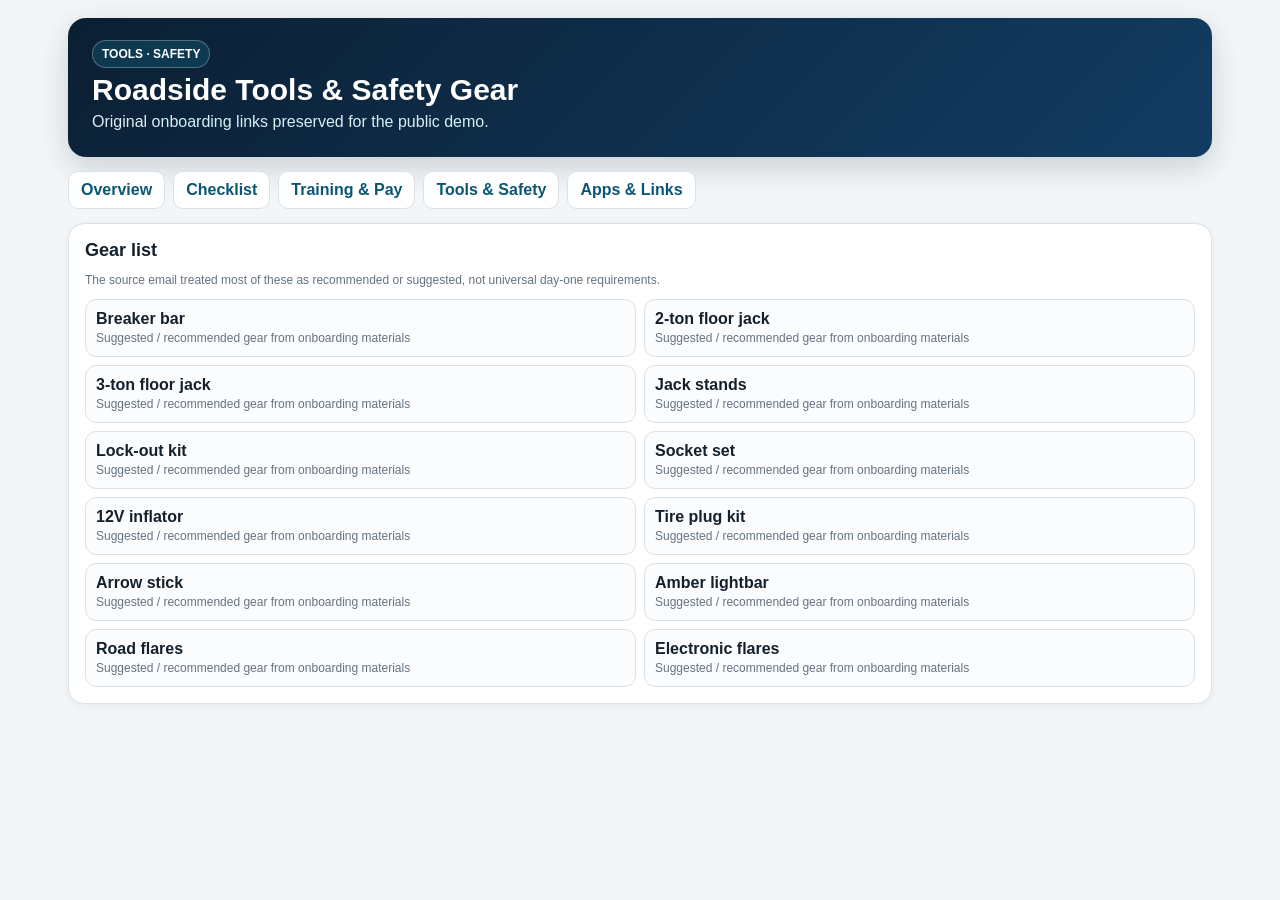
==== gear.html @ 93813b80 "Add tools and safety page" ====
<!doctype html><html lang="en"><head><meta charset="utf-8"><meta name="viewport" content="width=device-width,initial-scale=1"><title>MakeSafe Tools & Safety</title><link rel="stylesheet" href="styles.css"></head><body><div class="page"><section class="hero"><span class="badge">TOOLS · SAFETY</span><h1>Roadside Tools & Safety Gear</h1><p>Original onboarding links preserved for the public demo.</p></section><nav class="nav"><a href="index.html">Overview</a><a href="status.html">Checklist</a><a href="training.html">Training & Pay</a><a href="gear.html">Tools & Safety</a><a href="links.html">Apps & Links</a></nav><section class="card"><h2>Gear list</h2><p class="small">The source email treated most of these as recommended or suggested, not universal day-one requirements.</p><div class="linkgrid"><a class="store" target="_blank" href="https://www.autozone.com/ratchets-sockets-and-wrenches/breaker-bar-tool/p/duralast-1-2in-drive-24in-breaker-bar/914046_0_0"><strong>Breaker bar</strong><span class="small">Suggested / recommended gear from onboarding materials</span></a><a class="store" target="_blank" href="https://www.harborfreight.com/automotive/jacks-jack-stands/floor-jacks/2-ton-low-profile-rapid-pump-floor-jack-57047.html"><strong>2-ton floor jack</strong><span class="small">Suggested / recommended gear from onboarding materials</span></a><a class="store" target="_blank" href="https://www.harborfreight.com/automotive/jacks-jack-stands/floor-jacks/3-ton-professional-floor-jack-with-rapid-pump-blue-56642.html"><strong>3-ton floor jack</strong><span class="small">Suggested / recommended gear from onboarding materials</span></a><a class="store" target="_blank" href="https://www.harborfreight.com/automotive/jacks-jack-stands/jack-stands/3-ton-heavy-duty-ratcheting-jack-stands-black-58343.html"><strong>Jack stands</strong><span class="small">Suggested / recommended gear from onboarding materials</span></a><a class="store" target="_blank" href="https://www.jbtools.com/access-tools-ohjs4-one-hand-jack-set/"><strong>Lock-out kit</strong><span class="small">Suggested / recommended gear from onboarding materials</span></a><a class="store" target="_blank" href="https://www.autozone.com/ratchets-sockets-and-wrenches/ratchet-and-socket-set/p/best-parts-ratchet-socket-sae-metric-tool-set-40-piece/530378_0_0"><strong>Socket set</strong><span class="small">Suggested / recommended gear from onboarding materials</span></a><a class="store" target="_blank" href="https://www.harborfreight.com/air-tools-compressors/air-compressors-tanks/12v-100-psi-high-volume-air-inflator-63745.html"><strong>12V inflator</strong><span class="small">Suggested / recommended gear from onboarding materials</span></a><a class="store" target="_blank" href="https://www.autozone.com/suspension-steering-tire-and-wheel/tire-repair-kit/p/slime-t-handle-tire-plugger-kit/486791_0"><strong>Tire plug kit</strong><span class="small">Suggested / recommended gear from onboarding materials</span></a><a class="store" target="_blank" href="https://www.able2products.com/update/01_48--_series_v1.html"><strong>Arrow stick</strong><span class="small">Suggested / recommended gear from onboarding materials</span></a><a class="store" target="_blank" href="https://www.speedtechlights.com/full-size-light-bars/k-force-36-tir-full-size-led-light-bar"><strong>Amber lightbar</strong><span class="small">Suggested / recommended gear from onboarding materials</span></a><a class="store" target="_blank" href="https://www.autozone.com/safety-and-security/safety-flares/p/orion-3-pieces-30-min-safety-flare/453377_0_0"><strong>Road flares</strong><span class="small">Suggested / recommended gear from onboarding materials</span></a><a class="store" target="_blank" href="https://www.amazon.com/Wagan-EL2639-3-Flashing-Roadside-Emergency/dp/B00C8YXH9C/"><strong>Electronic flares</strong><span class="small">Suggested / recommended gear from onboarding materials</span></a></div></section></div></body></html>
---- styles.css ----
:root{--navy:#0b1f33;--blue:#123d63;--cyan:#18a7c9;--green:#22a06b;--amber:#d98b1f;--red:#c74440;--bg:#f3f6f8;--card:#fff;--ink:#14202b;--muted:#657381;--line:#d9e1e7}
*{box-sizing:border-box}body{margin:0;background:var(--bg);font-family:Inter,Segoe UI,Arial,sans-serif;color:var(--ink)}a{color:#0b5674}.page{max-width:1180px;margin:auto;padding:18px}.hero{background:linear-gradient(135deg,var(--navy),var(--blue));color:#fff;border-radius:18px;padding:22px 24px;box-shadow:0 10px 30px rgba(11,31,51,.18)}.hero h1{margin:5px 0 6px;font-size:30px}.hero p{margin:4px 0;color:#d9eef5}.badge{display:inline-block;background:rgba(24,167,201,.18);border:1px solid rgba(255,255,255,.28);padding:6px 9px;border-radius:999px;font-size:12px;font-weight:700}.nav{display:flex;gap:8px;flex-wrap:wrap;margin:14px 0}.nav a{background:#fff;border:1px solid var(--line);border-radius:10px;padding:9px 12px;text-decoration:none;font-weight:800}.grid{display:grid;grid-template-columns:1.3fr .7fr;gap:14px;margin-top:14px}.card{background:var(--card);border:1px solid var(--line);border-radius:16px;padding:16px;box-shadow:0 2px 8px rgba(17,32,43,.05);margin-bottom:14px}.card h2{margin:0 0 10px;font-size:18px}.card h3{margin:16px 0 8px;font-size:14px;color:var(--muted);text-transform:uppercase;letter-spacing:.06em}.task{border:1px solid var(--line);border-radius:14px;padding:12px;margin:9px 0;background:#fff}.task.urgent{border-left:5px solid var(--red)}.task.today{border-left:5px solid var(--amber)}.task.week{border-left:5px solid var(--cyan)}.task.reference{border-left:5px solid var(--green)}.task-head{display:grid;grid-template-columns:36px 1fr 150px;gap:10px;align-items:start}.num{width:28px;height:28px;border-radius:50%;display:grid;place-items:center;background:var(--navy);color:#fff;font-weight:800;font-size:13px}.title{font-weight:800;font-size:15px}.due{font-size:12px;text-align:right;color:var(--muted)}.req,.small{font-size:12px;color:var(--muted)}.controls{display:grid;grid-template-columns:180px 160px 1fr;gap:8px;margin-top:10px}select,input,textarea{font:inherit;border:1px solid var(--line);border-radius:9px;padding:8px;background:#fff}textarea{width:100%;min-height:82px}.btnrow{display:flex;gap:8px;flex-wrap:wrap;margin-top:10px}.btn{display:inline-flex;align-items:center;justify-content:center;gap:7px;padding:10px 13px;border-radius:10px;border:0;font-weight:800;text-decoration:none;cursor:pointer}.primary{background:var(--cyan);color:#06212b}.dark{background:var(--navy);color:#fff}.good{background:#e7f6ef;color:#176b49}.soft{background:#eef3f6;color:var(--ink)}.appgrid{display:grid;grid-template-columns:1fr 1fr;gap:8px}.store{display:block;border:1px solid var(--line);border-radius:11px;padding:10px;text-decoration:none;color:var(--ink);background:#fbfcfd}.store strong{display:block}.money{display:grid;grid-template-columns:1fr auto;gap:7px;padding:7px 0;border-bottom:1px solid var(--line)}.notice{border-left:4px solid var(--amber);background:#fff8e8;padding:10px 12px;border-radius:8px}.progress{height:11px;background:#dbe5ea;border-radius:999px;overflow:hidden}.bar{height:100%;background:var(--cyan);width:0}.footer{text-align:center;font-size:12px;color:var(--muted);margin:18px 0}.pill{display:inline-block;padding:5px 8px;border-radius:999px;background:#eef3f6;margin:2px 4px 2px 0;font-size:12px}.linkgrid{display:grid;grid-template-columns:repeat(2,minmax(0,1fr));gap:8px}
@media(max-width:850px){.grid{grid-template-columns:1fr}.task-head{grid-template-columns:34px 1fr}.due{grid-column:2;text-align:left}.controls{grid-template-columns:1fr}.appgrid,.linkgrid{grid-template-columns:1fr}}
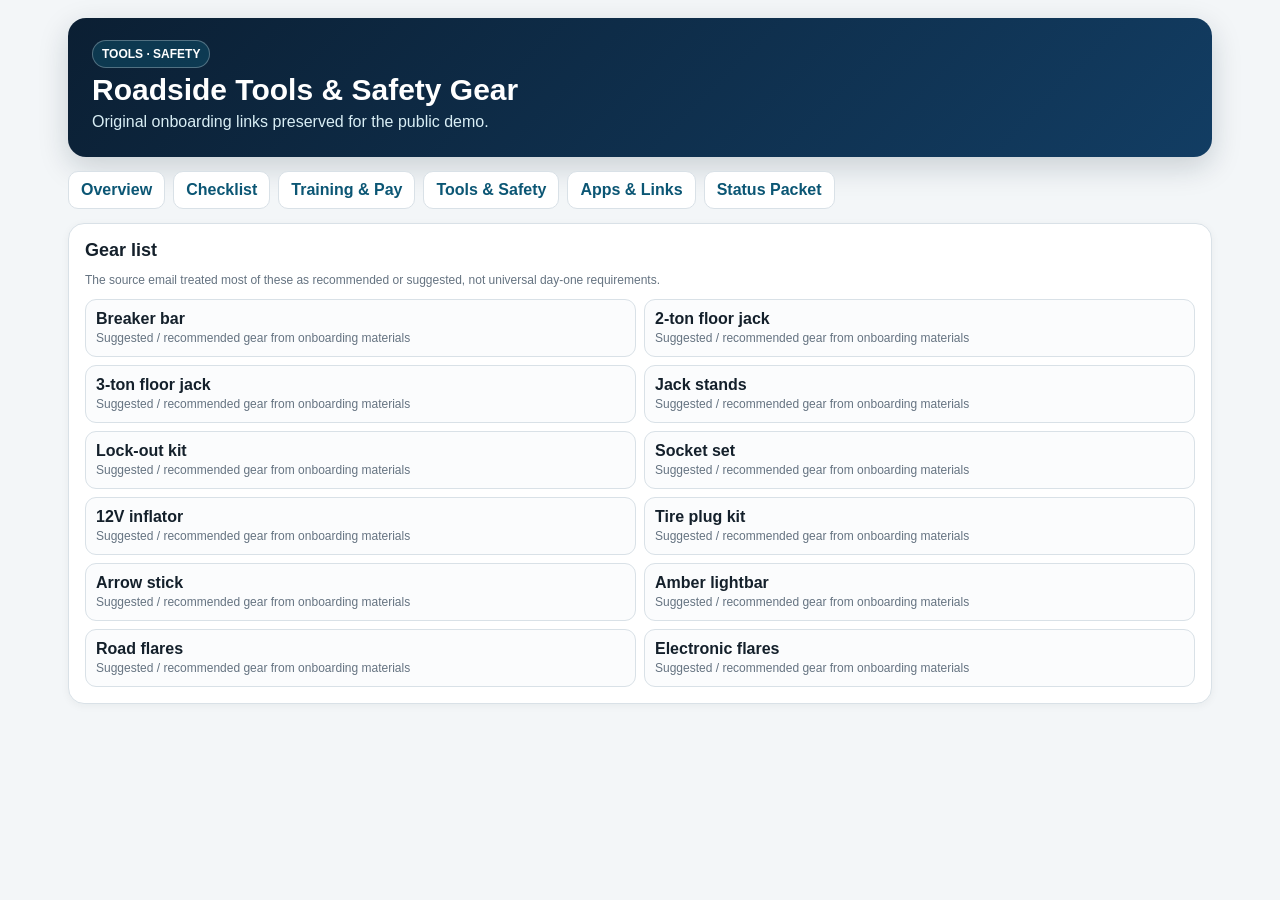
==== commit dae75486: "Add status packet navigation" ====
--- a/gear.html
+++ b/gear.html
@@ -1 +1 @@
-<!doctype html><html lang="en"><head><meta charset="utf-8"><meta name="viewport" content="width=device-width,initial-scale=1"><title>MakeSafe Tools & Safety</title><link rel="stylesheet" href="styles.css"></head><body><div class="page"><section class="hero"><span class="badge">TOOLS · SAFETY</span><h1>Roadside Tools & Safety Gear</h1><p>Original onboarding links preserved for the public demo.</p></section><nav class="nav"><a href="index.html">Overview</a><a href="status.html">Checklist</a><a href="training.html">Training & Pay</a><a href="gear.html">Tools & Safety</a><a href="links.html">Apps & Links</a></nav><section class="card"><h2>Gear list</h2><p class="small">The source email treated most of these as recommended or suggested, not universal day-one requirements.</p><div class="linkgrid"><a class="store" target="_blank" href="https://www.autozone.com/ratchets-sockets-and-wrenches/breaker-bar-tool/p/duralast-1-2in-drive-24in-breaker-bar/914046_0_0"><strong>Breaker bar</strong><span class="small">Suggested / recommended gear from onboarding materials</span></a><a class="store" target="_blank" href="https://www.harborfreight.com/automotive/jacks-jack-stands/floor-jacks/2-ton-low-profile-rapid-pump-floor-jack-57047.html"><strong>2-ton floor jack</strong><span class="small">Suggested / recommended gear from onboarding materials</span></a><a class="store" target="_blank" href="https://www.harborfreight.com/automotive/jacks-jack-stands/floor-jacks/3-ton-professional-floor-jack-with-rapid-pump-blue-56642.html"><strong>3-ton floor jack</strong><span class="small">Suggested / recommended gear from onboarding materials</span></a><a class="store" target="_blank" href="https://www.harborfreight.com/automotive/jacks-jack-stands/jack-stands/3-ton-heavy-duty-ratcheting-jack-stands-black-58343.html"><strong>Jack stands</strong><span class="small">Suggested / recommended gear from onboarding materials</span></a><a class="store" target="_blank" href="https://www.jbtools.com/access-tools-ohjs4-one-hand-jack-set/"><strong>Lock-out kit</strong><span class="small">Suggested / recommended gear from onboarding materials</span></a><a class="store" target="_blank" href="https://www.autozone.com/ratchets-sockets-and-wrenches/ratchet-and-socket-set/p/best-parts-ratchet-socket-sae-metric-tool-set-40-piece/530378_0_0"><strong>Socket set</strong><span class="small">Suggested / recommended gear from onboarding materials</span></a><a class="store" target="_blank" href="https://www.harborfreight.com/air-tools-compressors/air-compressors-tanks/12v-100-psi-high-volume-air-inflator-63745.html"><strong>12V inflator</strong><span class="small">Suggested / recommended gear from onboarding materials</span></a><a class="store" target="_blank" href="https://www.autozone.com/suspension-steering-tire-and-wheel/tire-repair-kit/p/slime-t-handle-tire-plugger-kit/486791_0"><strong>Tire plug kit</strong><span class="small">Suggested / recommended gear from onboarding materials</span></a><a class="store" target="_blank" href="https://www.able2products.com/update/01_48--_series_v1.html"><strong>Arrow stick</strong><span class="small">Suggested / recommended gear from onboarding materials</span></a><a class="store" target="_blank" href="https://www.speedtechlights.com/full-size-light-bars/k-force-36-tir-full-size-led-light-bar"><strong>Amber lightbar</strong><span class="small">Suggested / recommended gear from onboarding materials</span></a><a class="store" target="_blank" href="https://www.autozone.com/safety-and-security/safety-flares/p/orion-3-pieces-30-min-safety-flare/453377_0_0"><strong>Road flares</strong><span class="small">Suggested / recommended gear from onboarding materials</span></a><a class="store" target="_blank" href="https://www.amazon.com/Wagan-EL2639-3-Flashing-Roadside-Emergency/dp/B00C8YXH9C/"><strong>Electronic flares</strong><span class="small">Suggested / recommended gear from onboarding materials</span></a></div></section></div></body></html>+<!doctype html><html lang="en"><head><meta charset="utf-8"><meta name="viewport" content="width=device-width,initial-scale=1"><title>MakeSafe Tools & Safety</title><link rel="stylesheet" href="styles.css"></head><body><div class="page"><section class="hero"><span class="badge">TOOLS · SAFETY</span><h1>Roadside Tools & Safety Gear</h1><p>Original onboarding links preserved for the public demo.</p></section><nav class="nav"><a href="index.html">Overview</a><a href="status.html">Checklist</a><a href="training.html">Training & Pay</a><a href="gear.html">Tools & Safety</a><a href="links.html">Apps & Links</a><a href="packet.html">Status Packet</a></nav><section class="card"><h2>Gear list</h2><p class="small">The source email treated most of these as recommended or suggested, not universal day-one requirements.</p><div class="linkgrid"><a class="store" target="_blank" href="https://www.autozone.com/ratchets-sockets-and-wrenches/breaker-bar-tool/p/duralast-1-2in-drive-24in-breaker-bar/914046_0_0"><strong>Breaker bar</strong><span class="small">Suggested / recommended gear from onboarding materials</span></a><a class="store" target="_blank" href="https://www.harborfreight.com/automotive/jacks-jack-stands/floor-jacks/2-ton-low-profile-rapid-pump-floor-jack-57047.html"><strong>2-ton floor jack</strong><span class="small">Suggested / recommended gear from onboarding materials</span></a><a class="store" target="_blank" href="https://www.harborfreight.com/automotive/jacks-jack-stands/floor-jacks/3-ton-professional-floor-jack-with-rapid-pump-blue-56642.html"><strong>3-ton floor jack</strong><span class="small">Suggested / recommended gear from onboarding materials</span></a><a class="store" target="_blank" href="https://www.harborfreight.com/automotive/jacks-jack-stands/jack-stands/3-ton-heavy-duty-ratcheting-jack-stands-black-58343.html"><strong>Jack stands</strong><span class="small">Suggested / recommended gear from onboarding materials</span></a><a class="store" target="_blank" href="https://www.jbtools.com/access-tools-ohjs4-one-hand-jack-set/"><strong>Lock-out kit</strong><span class="small">Suggested / recommended gear from onboarding materials</span></a><a class="store" target="_blank" href="https://www.autozone.com/ratchets-sockets-and-wrenches/ratchet-and-socket-set/p/best-parts-ratchet-socket-sae-metric-tool-set-40-piece/530378_0_0"><strong>Socket set</strong><span class="small">Suggested / recommended gear from onboarding materials</span></a><a class="store" target="_blank" href="https://www.harborfreight.com/air-tools-compressors/air-compressors-tanks/12v-100-psi-high-volume-air-inflator-63745.html"><strong>12V inflator</strong><span class="small">Suggested / recommended gear from onboarding materials</span></a><a class="store" target="_blank" href="https://www.autozone.com/suspension-steering-tire-and-wheel/tire-repair-kit/p/slime-t-handle-tire-plugger-kit/486791_0"><strong>Tire plug kit</strong><span class="small">Suggested / recommended gear from onboarding materials</span></a><a class="store" target="_blank" href="https://www.able2products.com/update/01_48--_series_v1.html"><strong>Arrow stick</strong><span class="small">Suggested / recommended gear from onboarding materials</span></a><a class="store" target="_blank" href="https://www.speedtechlights.com/full-size-light-bars/k-force-36-tir-full-size-led-light-bar"><strong>Amber lightbar</strong><span class="small">Suggested / recommended gear from onboarding materials</span></a><a class="store" target="_blank" href="https://www.autozone.com/safety-and-security/safety-flares/p/orion-3-pieces-30-min-safety-flare/453377_0_0"><strong>Road flares</strong><span class="small">Suggested / recommended gear from onboarding materials</span></a><a class="store" target="_blank" href="https://www.amazon.com/Wagan-EL2639-3-Flashing-Roadside-Emergency/dp/B00C8YXH9C/"><strong>Electronic flares</strong><span class="small">Suggested / recommended gear from onboarding materials</span></a></div></section></div></body></html>
